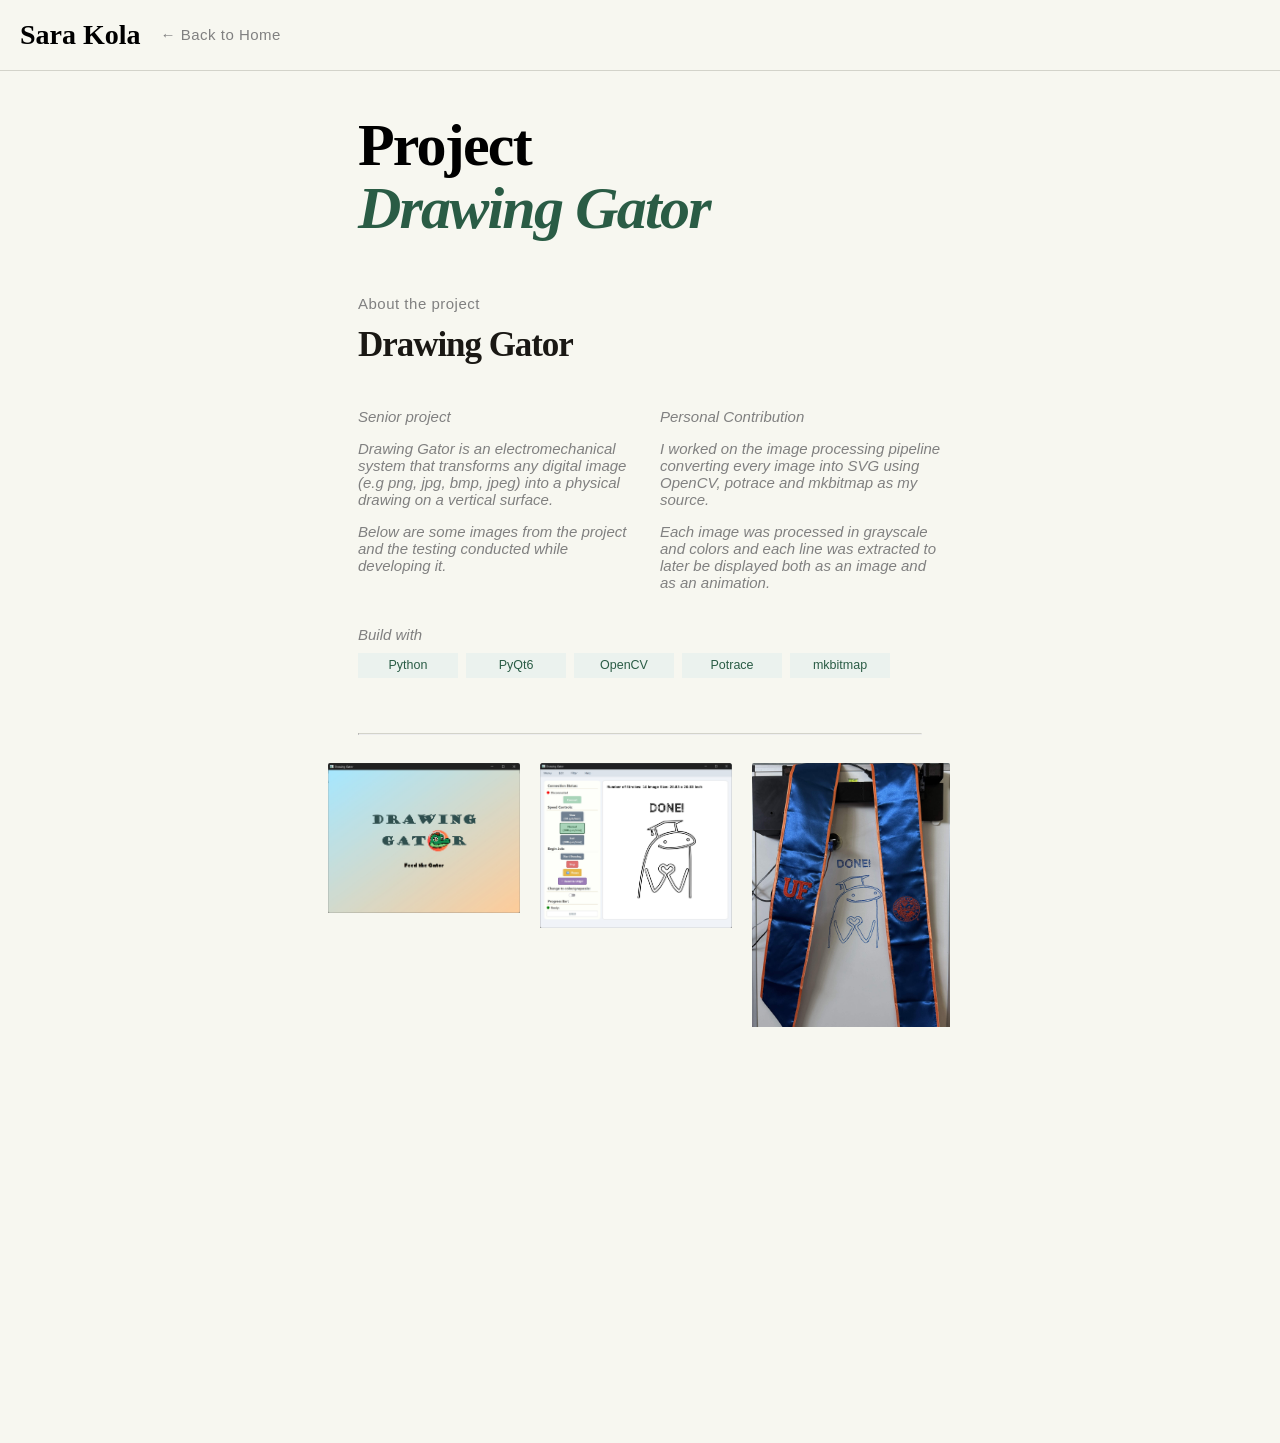
==== project1.html @ cf3cfea9 "Update project1.html" ====
<!DOCTYPE html>
<html lang="en">
    <head>
        <meta charset="UTF-8">
        <meta name="viewport" content="width=device-width, initial-scale=1.0">
        <title>Project 1 </title>
        <style>
            body {
                background-color:  #f7f7f0;
                font-family: 'DM Sans', sans-serif;
            }

            section:first-of-type {
                margin-top: 0;
                display: flex;
                flex-direction: column;
                justify-content: flex-start;
            }

            .page-content {
                margin-top: 9%;
                margin-left: 350px;
                margin-right: 350px;
            }

            .body-name {
                font-family: 'DM Serif Display', serif;
                font-size: 60px;
                line-height: 1.05;
                letter-spacing: -0.03em;
                font-weight: bold;
                margin-left: 0;
                margin-top: 0px;
            }

            .title-name {
                font-family: 'DM Sans', sans-serif;
                font-style: italic;
                font-size: 17px;
                font-weight: 500;
                color: rgb(128, 128, 128);
                margin-top: 0px;
                margin-left: 0px;
            }

            .sec-part {
               color: #2A5C45;
            }

            html {scroll-behavior: smooth;}

            nav {
                position: fixed; top: 0; left: 0; right: 0;
                background-color: #f7f7f0;
                border-bottom: 1px solid #d3d3ca;
                color: black;
                display: flex;
                justify-content: flex-start;
                align-items: center;
                gap: 20px;
                width: 100%;
                height: 70px;
                line-height: 70px;
                overflow: hidden;
            }

            .nav-title {
                font-family: Serif;
                font-size: 28px;
                font-weight: bold;
                color: black;
                padding-left: 20px;
            }

            .nav-back {
                font-family: 'DM Sans', sans-serif;
                font-size: 15px;
                color: rgb(128, 128, 128);
                text-decoration: none;
                letter-spacing: 0.5px;
            }

            /*Add images for projects*/
            .project-image {
                width: 100%;
                height: 300px;
                margin-top: 20px;
                border-color: #d3d3ca;
                border-radius: 2px;
                overflow: hidden;
            }

            .project-image img,  .project-image video {
                max-width: 100%;
                max-height: 100%;
                object-fit: cover;
            }

            .image-grid {
                display: grid;
                grid-template-columns: calc(33% - 14px) calc(33% - 14px) calc(34% - 14px);
                gap: 20px;
                margin-bottom: 40px;
                margin-left: 320px;
                margin-right: 320px;
            }

            .separation {
                display: grid;
                border-top: 1px solid #d3d3ca;
                margin-left: 350px;
                margin-right: 350px;
            }

            #about-project {
                margin-top: 55px;
                margin-bottom: 55px;
            }

            .skills-grid {
                display: flex;
                flex-wrap: wrap;
                gap: 8px;
                align-content: flex-start;
            }

            .skill-tag {
                font-family: 'DM Sans', sans-serif;
                font-size: 12.5px;
                background-color: #EBF2EE;
                color: #2A5C45;
                width: 100px;
                height: 25px;
                display: flex;
                align-items: center;
                justify-content: center;
                text-align: center;
            }

            .project-title {
                font-family: 'DM Serif Display', serif;
                font-size: 20px;
                color: #1A1814;
                line-height: 1.05;
                letter-spacing: -0.03em;
                font-weight: bold;
            }

            .label-section {
                font-family: 'DM Sans', sans-serif;
                font-size: 15px;
                color: rgb(128, 128, 128);
                text-decoration: none;
                letter-spacing: 0.5px;
                margin-left: 350px;
                margin-top: 0px;
            }

            .title-section {
                font-family: 'DM Serif Display', serif;
                font-size: 35px;
                color: #1A1814;
                line-height: 1.05;
                letter-spacing: -0.03em;
                font-weight: bold;
                margin-left: 350px;
                margin-top: 0px;
            }

            .section-text {
                font-family: 'DM Sans', sans-serif;
                font-style: italic;
                font-size: 15px;
                font-weight: 500;
                color: rgb(128, 128, 128);
                margin-top: 0px;
            }

            .about-grid {
                display: grid;
                grid-template-columns: 50% 50%;
                gap: 20px;
                margin-left: 350px;
                margin-right: 350px;
            }

        </style>
    </head>
    <body>
        <header>
            <nav>
                <h1 class="nav-title">Sara Kola</h1>
                <a href="index.html" class="nav-back">← Back to Home</a>
            </nav>
        </header>

        <div class="page-content">
                <h1 class="body-name">Project<br/><em class="sec-part">Drawing Gator</em></h1>
        </div>

        <section id="about-project">
            <p class="label-section">About the project</p>
            <h2 class="title-section">Drawing Gator</h2>
            <div class="about-grid">
                <div class="section-text">
                    <p>Senior project</p>
                    <p>Drawing Gator is an electromechanical system that transforms any digital image (e.g png, jpg, bmp, jpeg) into a physical drawing on a vertical surface.</p>
                    <p>Below are some images from the project and the testing conducted while developing it.</p>
                </div>
                <div class="section-text">
                    <p>Personal Contribution</p>
                    <p>I worked on the image processing pipeline converting every image into SVG using OpenCV, potrace and mkbitmap as my source.</p>
                    <p>Each image was processed in grayscale and colors and each line was extracted to later be displayed both as an image and as an animation.</p>
                </div>
            </div>
            <div style="margin-left: 350px; margin-top: 20px;">
                <p class="section-text" style="margin-bottom: 10px">Build with</p>
                <div class="skills-grid">
                    <span class="skill-tag">Python</span>
                    <span class="skill-tag">PyQt6</span>
                    <span class="skill-tag">OpenCV</span>
                    <span class="skill-tag">Potrace</span>
                    <span class="skill-tag">mkbitmap</span>
                </div>
            </div>
            </div>
        </section>

        <hr class="separation">

        <section>
            <div class="image-grid">
                <div class="project-image">
                    <img src="images/screenshot1.jpg" alt="Drawing Gator">
                </div>

                <div class="project-image">
                    <img src="images/screenshot2.jpg" alt="Drawing Gator">
                </div>

                <div class="project-image">
                    <img src="images/IMG_6200.jpg" alt="Drawing Gator">
                </div>

                <div class="project-image">
                    <video autoplay loop muted playsinline>
                        <source src="images/cool_guy.mp4" alt="Drawing Gator">
                    </video>
                </div>

            </div>

        </section>

    </body>
</html>
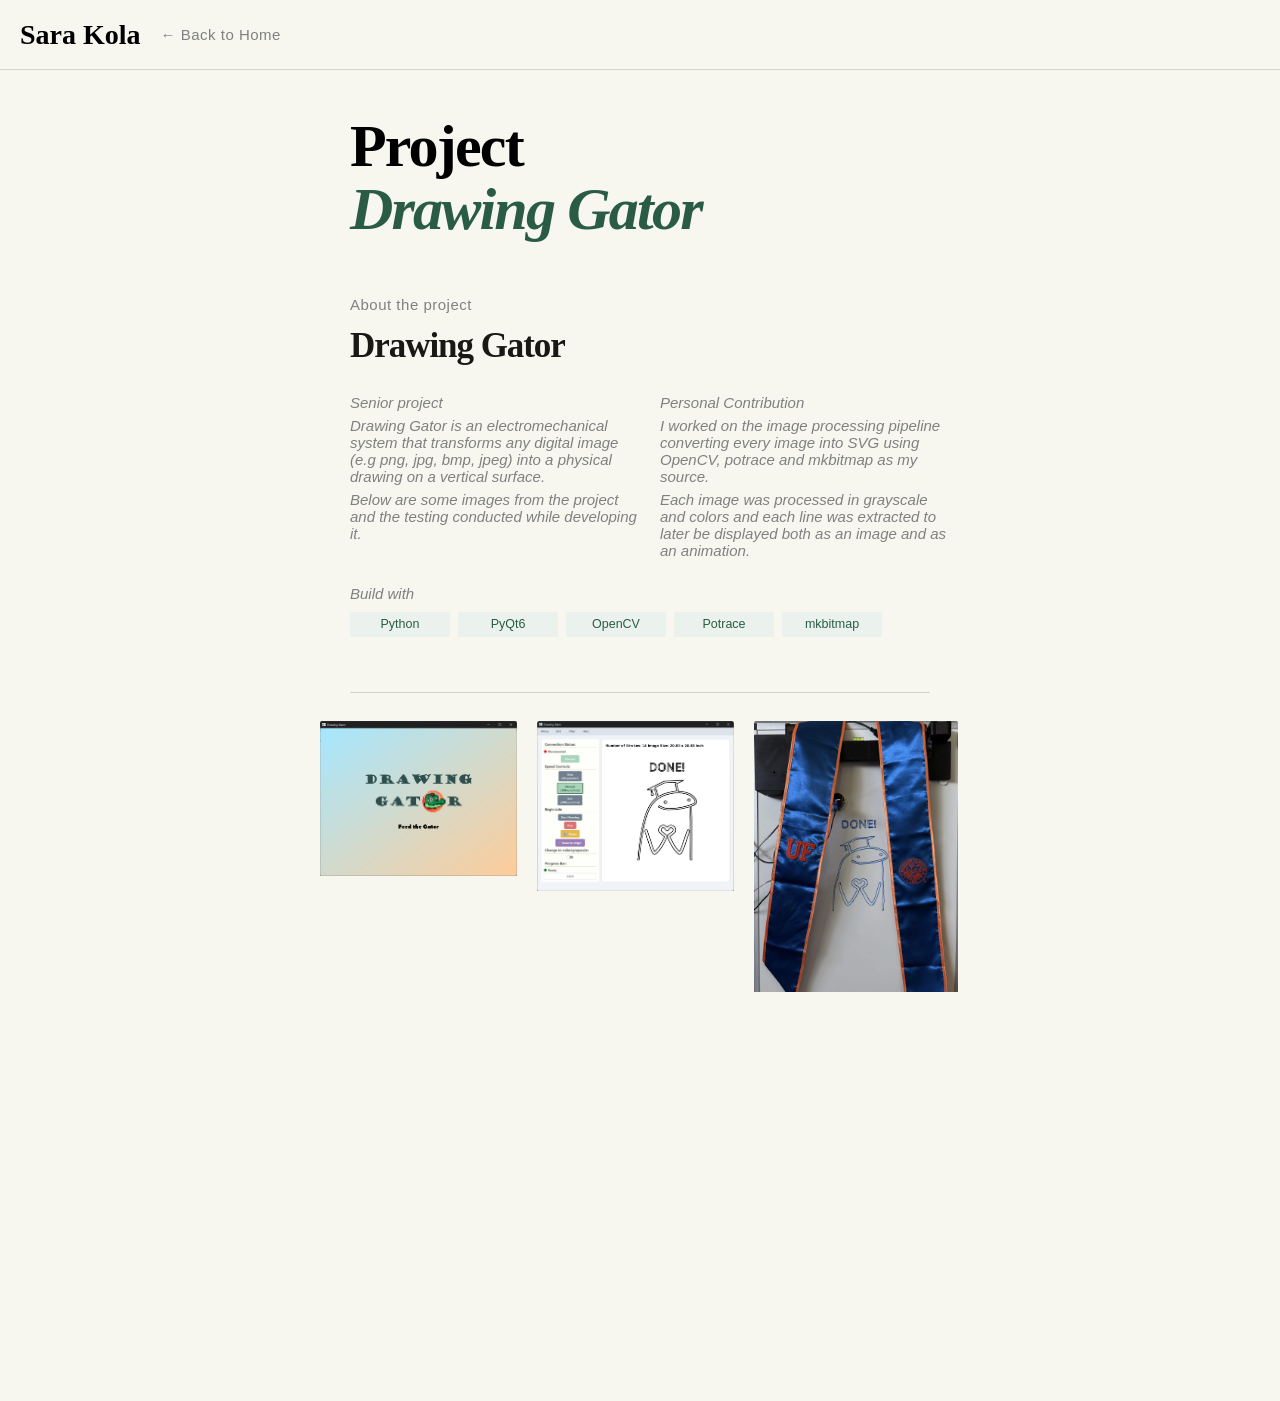
==== commit 286022f2: "new changes to website" ====
--- a/project1.html
+++ b/project1.html
@@ -4,6 +4,7 @@
         <meta charset="UTF-8">
         <meta name="viewport" content="width=device-width, initial-scale=1.0">
         <title>Project 1 </title>
+        <link rel="stylesheet" href="style.css">
         <style>
             body {
                 background-color:  #f7f7f0;
@@ -253,4 +254,4 @@
         </section>
 
     </body>
-</html>+</html>
--- a/style.css
+++ b/style.css
@@ -0,0 +1,162 @@
+*, *::before, *::after {
+    box-sizing: border-box;
+}
+
+body {
+    background-color: #f7f7f0;
+    font-family: 'DM Sans', sans-serif;
+    margin: 0;
+    padding: 0;
+}
+
+html {
+    scroll-behavior: smooth;
+}
+
+.sec-part {
+    color: #2A5C45;
+}
+
+
+nav {
+    position: fixed; top: 0; left: 0; right: 0;
+    background-color: #f7f7f0;
+    border-bottom: 1px solid #d3d3ca;
+    color: black;
+    display: flex;
+    justify-content: space-between;
+    align-items: center;
+    width: 100%;
+    height: 70px;
+    line-height: 70px;
+    overflow: hidden;
+    z-index: 100;
+}
+
+.nav-title {
+    font-family: Serif;
+    font-size: 28px;
+    font-weight: bold;
+    color: black;
+    padding-left: 20px;
+    margin: 0;
+}
+
+.nav-back {
+    font-family: 'DM Sans', sans-serif;
+    font-size: 15px;
+    color: rgb(128, 128, 128);
+    text-decoration: none;
+    letter-spacing: 0.5px;
+}
+
+.separation {
+    border: none;
+    border-top: 1px solid #d3d3ca;
+    margin-left: 350px;
+    margin-right: 350px;
+}
+
+.label-section {
+    font-family: 'DM Sans', sans-serif;
+    font-size: 15px;
+    color: rgb(128, 128, 128);
+    text-decoration: none;
+    letter-spacing: 0.5px;
+    margin-left: 350px;
+    margin-top: 0px;
+}
+
+.title-section {
+    font-family: 'DM Serif Display', serif;
+    font-size: 35px;
+    color: #1A1814;
+    line-height: 1.05;
+    letter-spacing: -0.03em;
+    font-weight: bold;
+    margin-left: 350px;
+    margin-top: 0px;
+}
+
+.section-text {
+    font-family: 'DM Sans', sans-serif;
+    font-style: italic;
+    font-size: 15px;
+    font-weight: 500;
+    color: rgb(128, 128, 128);
+    margin-top: 0px;
+}
+
+.section-text p {
+    margin: 0;
+    margin-bottom: 6px;
+}
+
+.about-grid {
+    display: grid;
+    grid-template-columns: 50% 50%;
+    gap: 20px;
+    margin-left: 350px;
+    margin-right: 350px;
+}
+
+.skills-grid {
+    display: flex;
+    flex-wrap: wrap;
+    gap: 8px;
+    align-content: flex-start;
+}
+
+.skill-tag {
+    font-family: 'DM Sans', sans-serif;
+    font-size: 12.5px;
+    background-color: #EBF2EE;
+    color: #2A5C45;
+    width: 100px;
+    height: 25px;
+    display: flex;
+    align-items: center;
+    justify-content: center;
+    text-align: center;
+}
+
+.skill-tag-smaller {
+    font-family: 'DM Sans', sans-serif;
+    font-size: 12.5px;
+    background-color: #EBF2EE;
+    color: #2A5C45;
+    width: 80px;
+    height: 25px;
+    display: flex;
+    align-items: center;
+    justify-content: center;
+    text-align: center;
+}
+
+@media (max-width: 768px) {
+
+    .separation {
+        margin-left: 20px;
+        margin-right: 20px;
+    }
+
+    .label-section {
+        margin-left: 20px;
+    }
+
+    .title-section {
+        font-size: 26px;
+        margin-left: 20px;
+        margin-right: 20px;
+    }
+
+    .about-grid {
+        grid-template-columns: 1fr;
+        margin-left: 20px;
+        margin-right: 20px;
+    }
+
+    .nav-back {
+        font-size: 13px;
+    }
+}
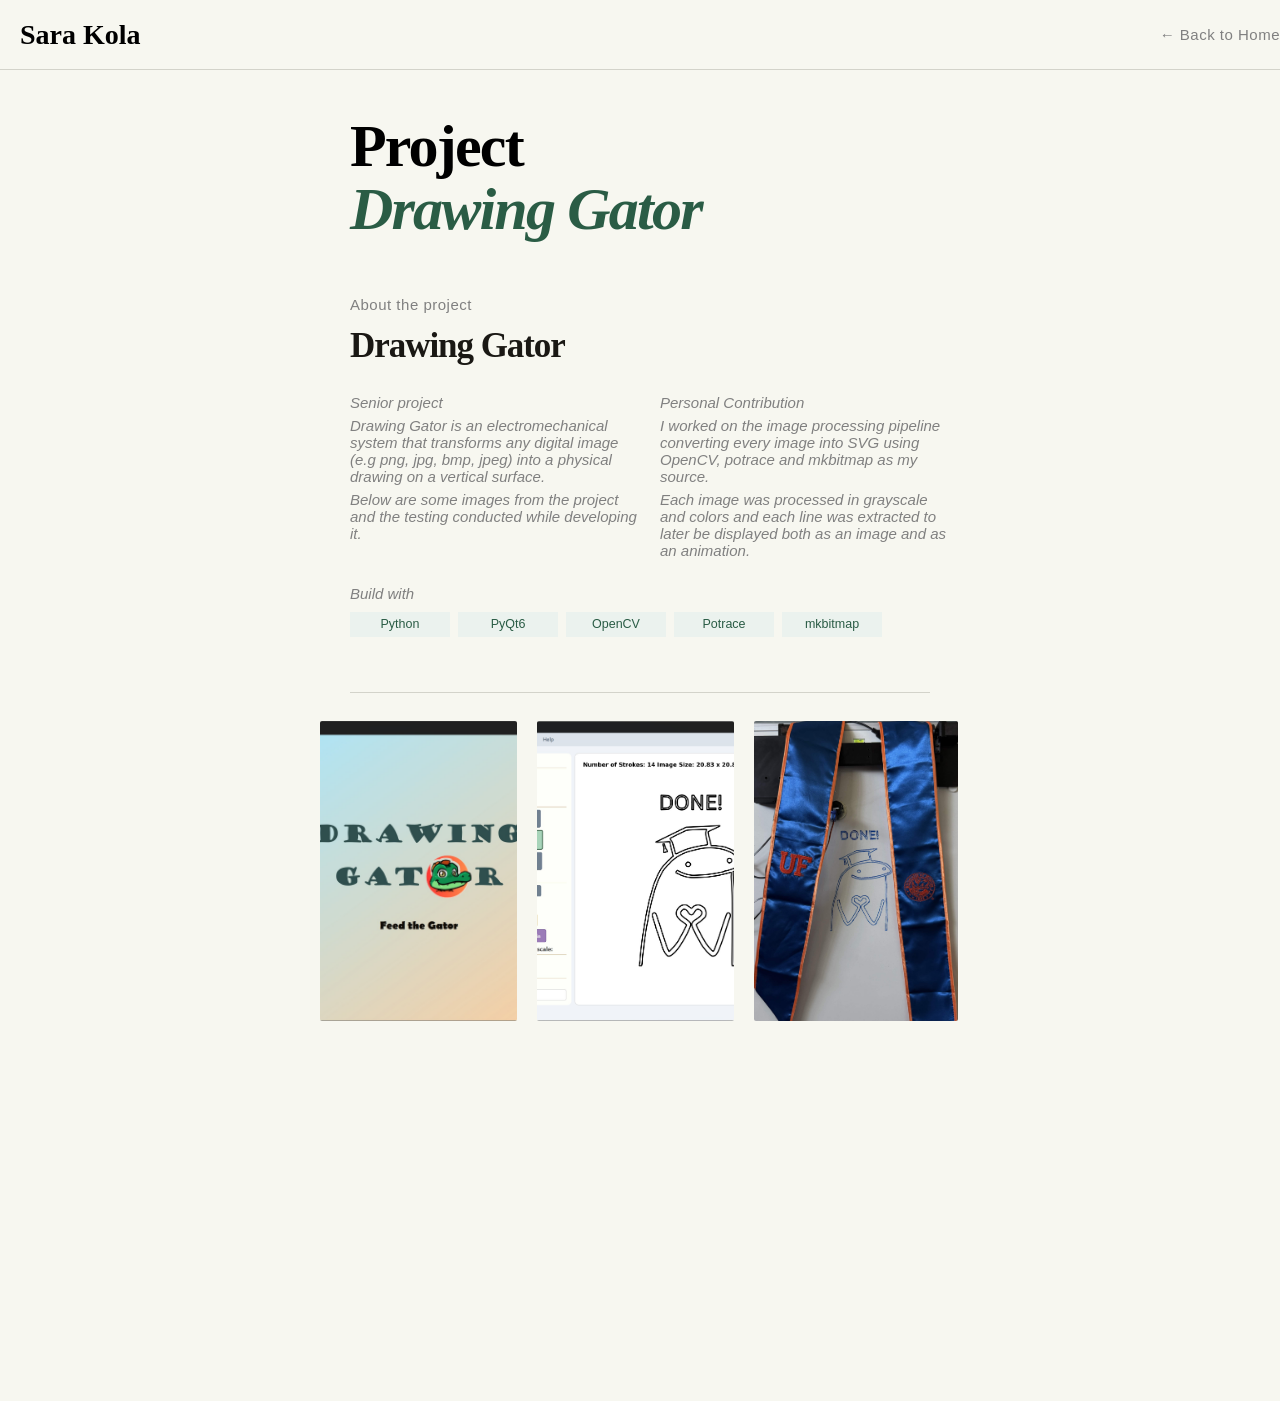
==== commit d36edbd7: "maybe now?" ====
--- a/project1.html
+++ b/project1.html
@@ -6,18 +6,6 @@
         <title>Project 1 </title>
         <link rel="stylesheet" href="style.css">
         <style>
-            body {
-                background-color:  #f7f7f0;
-                font-family: 'DM Sans', sans-serif;
-            }
-
-            section:first-of-type {
-                margin-top: 0;
-                display: flex;
-                flex-direction: column;
-                justify-content: flex-start;
-            }
-
             .page-content {
                 margin-top: 9%;
                 margin-left: 350px;
@@ -34,69 +22,6 @@
                 margin-top: 0px;
             }
 
-            .title-name {
-                font-family: 'DM Sans', sans-serif;
-                font-style: italic;
-                font-size: 17px;
-                font-weight: 500;
-                color: rgb(128, 128, 128);
-                margin-top: 0px;
-                margin-left: 0px;
-            }
-
-            .sec-part {
-               color: #2A5C45;
-            }
-
-            html {scroll-behavior: smooth;}
-
-            nav {
-                position: fixed; top: 0; left: 0; right: 0;
-                background-color: #f7f7f0;
-                border-bottom: 1px solid #d3d3ca;
-                color: black;
-                display: flex;
-                justify-content: flex-start;
-                align-items: center;
-                gap: 20px;
-                width: 100%;
-                height: 70px;
-                line-height: 70px;
-                overflow: hidden;
-            }
-
-            .nav-title {
-                font-family: Serif;
-                font-size: 28px;
-                font-weight: bold;
-                color: black;
-                padding-left: 20px;
-            }
-
-            .nav-back {
-                font-family: 'DM Sans', sans-serif;
-                font-size: 15px;
-                color: rgb(128, 128, 128);
-                text-decoration: none;
-                letter-spacing: 0.5px;
-            }
-
-            /*Add images for projects*/
-            .project-image {
-                width: 100%;
-                height: 300px;
-                margin-top: 20px;
-                border-color: #d3d3ca;
-                border-radius: 2px;
-                overflow: hidden;
-            }
-
-            .project-image img,  .project-image video {
-                max-width: 100%;
-                max-height: 100%;
-                object-fit: cover;
-            }
-
             .image-grid {
                 display: grid;
                 grid-template-columns: calc(33% - 14px) calc(33% - 14px) calc(34% - 14px);
@@ -106,11 +31,19 @@
                 margin-right: 320px;
             }
 
-            .separation {
-                display: grid;
-                border-top: 1px solid #d3d3ca;
-                margin-left: 350px;
-                margin-right: 350px;
+            .project-image {
+                width: 100%;
+                height: 300px;
+                margin-top: 20px;
+                border-radius: 2px;
+                overflow: hidden;
+            }
+
+            .project-image img,
+            .project-image video {
+                width: 100%;
+                height: 100%;
+                object-fit: cover;
             }
 
             #about-project {
@@ -118,71 +51,26 @@
                 margin-bottom: 55px;
             }
 
-            .skills-grid {
-                display: flex;
-                flex-wrap: wrap;
-                gap: 8px;
-                align-content: flex-start;
-            }
+            @media (max-width: 768px) {
+                .page-content {
+                    margin-left: 20px;
+                    margin-right: 20px;
+                    margin-top: 100px;
+                }
 
-            .skill-tag {
-                font-family: 'DM Sans', sans-serif;
-                font-size: 12.5px;
-                background-color: #EBF2EE;
-                color: #2A5C45;
-                width: 100px;
-                height: 25px;
-                display: flex;
-                align-items: center;
-                justify-content: center;
-                text-align: center;
-            }
+                .body-name {
+                    font-size: 36px;
+                }
 
-            .project-title {
-                font-family: 'DM Serif Display', serif;
-                font-size: 20px;
-                color: #1A1814;
-                line-height: 1.05;
-                letter-spacing: -0.03em;
-                font-weight: bold;
-            }
+                .image-grid {
+                    grid-template-columns: 1fr;
+                    margin-left: 20px;
+                    margin-right: 20px;
+                }
 
-            .label-section {
-                font-family: 'DM Sans', sans-serif;
-                font-size: 15px;
-                color: rgb(128, 128, 128);
-                text-decoration: none;
-                letter-spacing: 0.5px;
-                margin-left: 350px;
-                margin-top: 0px;
-            }
-
-            .title-section {
-                font-family: 'DM Serif Display', serif;
-                font-size: 35px;
-                color: #1A1814;
-                line-height: 1.05;
-                letter-spacing: -0.03em;
-                font-weight: bold;
-                margin-left: 350px;
-                margin-top: 0px;
-            }
-
-            .section-text {
-                font-family: 'DM Sans', sans-serif;
-                font-style: italic;
-                font-size: 15px;
-                font-weight: 500;
-                color: rgb(128, 128, 128);
-                margin-top: 0px;
-            }
-
-            .about-grid {
-                display: grid;
-                grid-template-columns: 50% 50%;
-                gap: 20px;
-                margin-left: 350px;
-                margin-right: 350px;
+                .project-image {
+                    height: 220px;
+                }
             }
 
         </style>
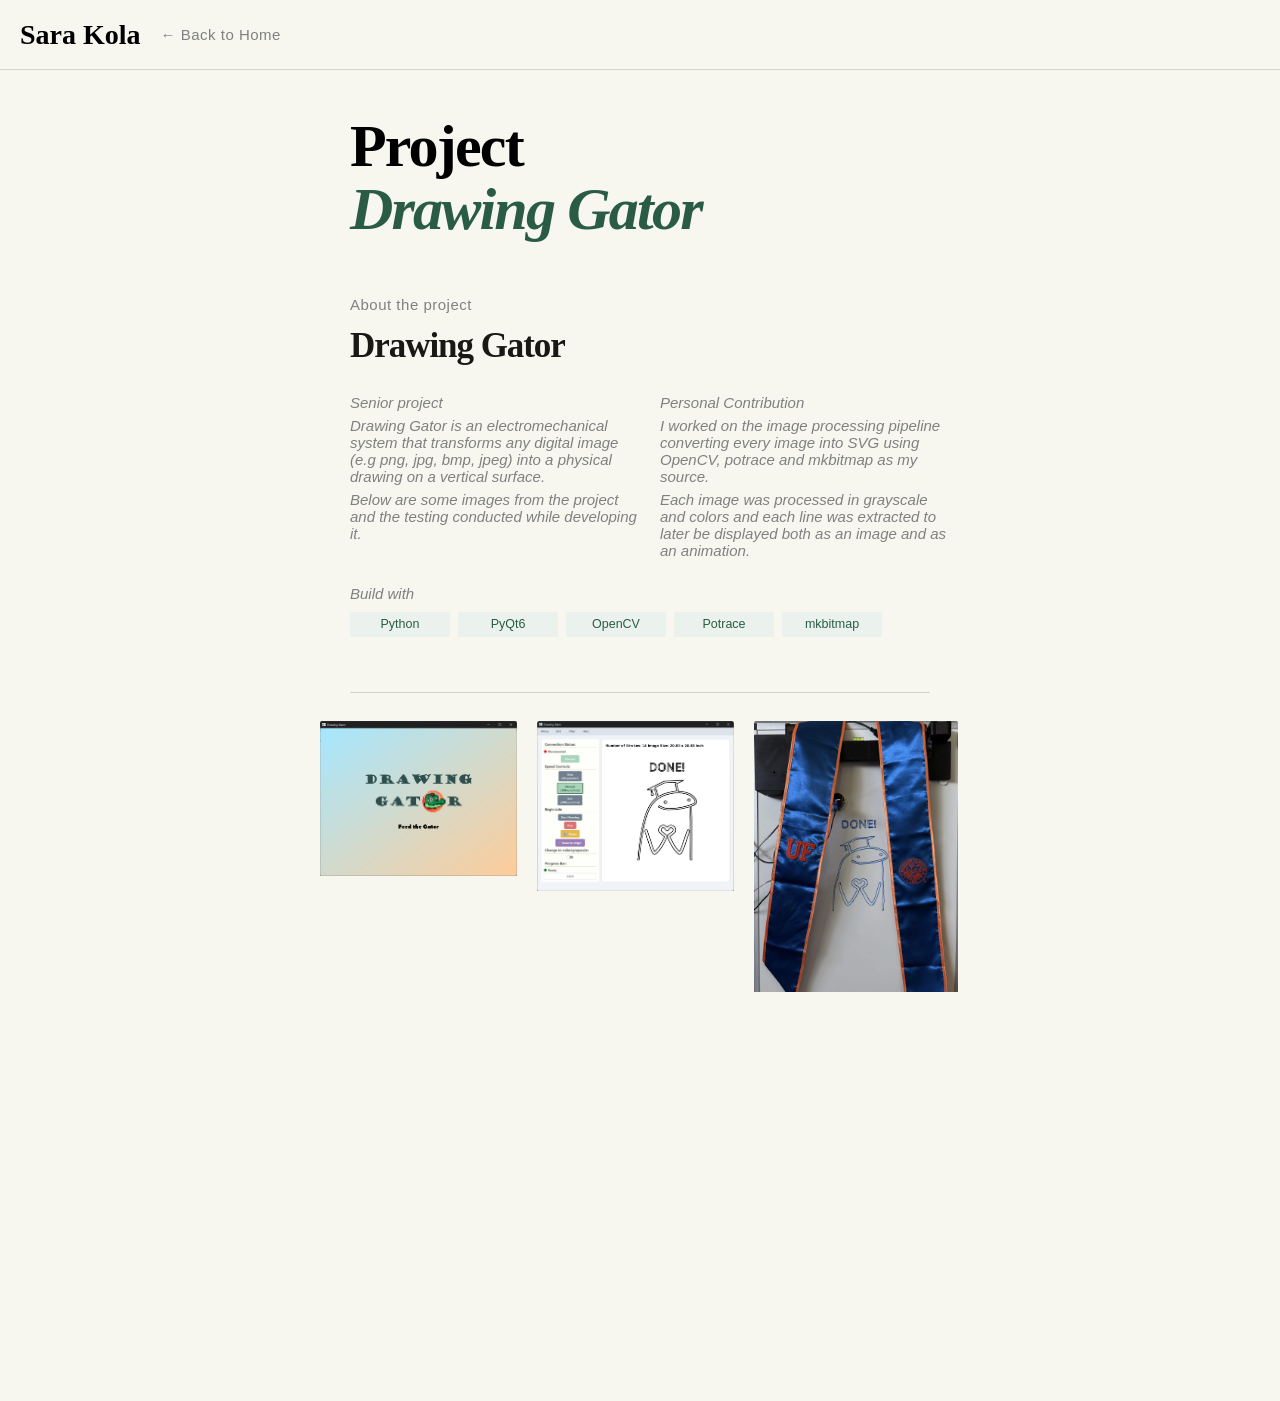
==== commit 4bb7cb7d: "reverted back" ====
--- a/project1.html
+++ b/project1.html
@@ -6,6 +6,18 @@
         <title>Project 1 </title>
         <link rel="stylesheet" href="style.css">
         <style>
+            body {
+                background-color:  #f7f7f0;
+                font-family: 'DM Sans', sans-serif;
+            }
+
+            section:first-of-type {
+                margin-top: 0;
+                display: flex;
+                flex-direction: column;
+                justify-content: flex-start;
+            }
+
             .page-content {
                 margin-top: 9%;
                 margin-left: 350px;
@@ -20,6 +32,69 @@
                 font-weight: bold;
                 margin-left: 0;
                 margin-top: 0px;
+            }
+
+            .title-name {
+                font-family: 'DM Sans', sans-serif;
+                font-style: italic;
+                font-size: 17px;
+                font-weight: 500;
+                color: rgb(128, 128, 128);
+                margin-top: 0px;
+                margin-left: 0px;
+            }
+
+            .sec-part {
+               color: #2A5C45;
+            }
+
+            html {scroll-behavior: smooth;}
+
+            nav {
+                position: fixed; top: 0; left: 0; right: 0;
+                background-color: #f7f7f0;
+                border-bottom: 1px solid #d3d3ca;
+                color: black;
+                display: flex;
+                justify-content: flex-start;
+                align-items: center;
+                gap: 20px;
+                width: 100%;
+                height: 70px;
+                line-height: 70px;
+                overflow: hidden;
+            }
+
+            .nav-title {
+                font-family: Serif;
+                font-size: 28px;
+                font-weight: bold;
+                color: black;
+                padding-left: 20px;
+            }
+
+            .nav-back {
+                font-family: 'DM Sans', sans-serif;
+                font-size: 15px;
+                color: rgb(128, 128, 128);
+                text-decoration: none;
+                letter-spacing: 0.5px;
+            }
+
+            /*Add images for projects*/
+            .project-image {
+                width: 100%;
+                height: 300px;
+                margin-top: 20px;
+                border-color: #d3d3ca;
+                border-radius: 2px;
+                overflow: hidden;
+            }
+
+            .project-image img,  .project-image video {
+                max-width: 100%;
+                max-height: 100%;
+                object-fit: cover;
             }
 
             .image-grid {
@@ -31,19 +106,11 @@
                 margin-right: 320px;
             }
 
-            .project-image {
-                width: 100%;
-                height: 300px;
-                margin-top: 20px;
-                border-radius: 2px;
-                overflow: hidden;
-            }
-
-            .project-image img,
-            .project-image video {
-                width: 100%;
-                height: 100%;
-                object-fit: cover;
+            .separation {
+                display: grid;
+                border-top: 1px solid #d3d3ca;
+                margin-left: 350px;
+                margin-right: 350px;
             }
 
             #about-project {
@@ -51,26 +118,71 @@
                 margin-bottom: 55px;
             }
 
-            @media (max-width: 768px) {
-                .page-content {
-                    margin-left: 20px;
-                    margin-right: 20px;
-                    margin-top: 100px;
-                }
-
-                .body-name {
-                    font-size: 36px;
-                }
-
-                .image-grid {
-                    grid-template-columns: 1fr;
-                    margin-left: 20px;
-                    margin-right: 20px;
-                }
-
-                .project-image {
-                    height: 220px;
-                }
+            .skills-grid {
+                display: flex;
+                flex-wrap: wrap;
+                gap: 8px;
+                align-content: flex-start;
+            }
+
+            .skill-tag {
+                font-family: 'DM Sans', sans-serif;
+                font-size: 12.5px;
+                background-color: #EBF2EE;
+                color: #2A5C45;
+                width: 100px;
+                height: 25px;
+                display: flex;
+                align-items: center;
+                justify-content: center;
+                text-align: center;
+            }
+
+            .project-title {
+                font-family: 'DM Serif Display', serif;
+                font-size: 20px;
+                color: #1A1814;
+                line-height: 1.05;
+                letter-spacing: -0.03em;
+                font-weight: bold;
+            }
+
+            .label-section {
+                font-family: 'DM Sans', sans-serif;
+                font-size: 15px;
+                color: rgb(128, 128, 128);
+                text-decoration: none;
+                letter-spacing: 0.5px;
+                margin-left: 350px;
+                margin-top: 0px;
+            }
+
+            .title-section {
+                font-family: 'DM Serif Display', serif;
+                font-size: 35px;
+                color: #1A1814;
+                line-height: 1.05;
+                letter-spacing: -0.03em;
+                font-weight: bold;
+                margin-left: 350px;
+                margin-top: 0px;
+            }
+
+            .section-text {
+                font-family: 'DM Sans', sans-serif;
+                font-style: italic;
+                font-size: 15px;
+                font-weight: 500;
+                color: rgb(128, 128, 128);
+                margin-top: 0px;
+            }
+
+            .about-grid {
+                display: grid;
+                grid-template-columns: 50% 50%;
+                gap: 20px;
+                margin-left: 350px;
+                margin-right: 350px;
             }
 
         </style>
@@ -142,4 +254,4 @@
         </section>
 
     </body>
-</html>
+</html>
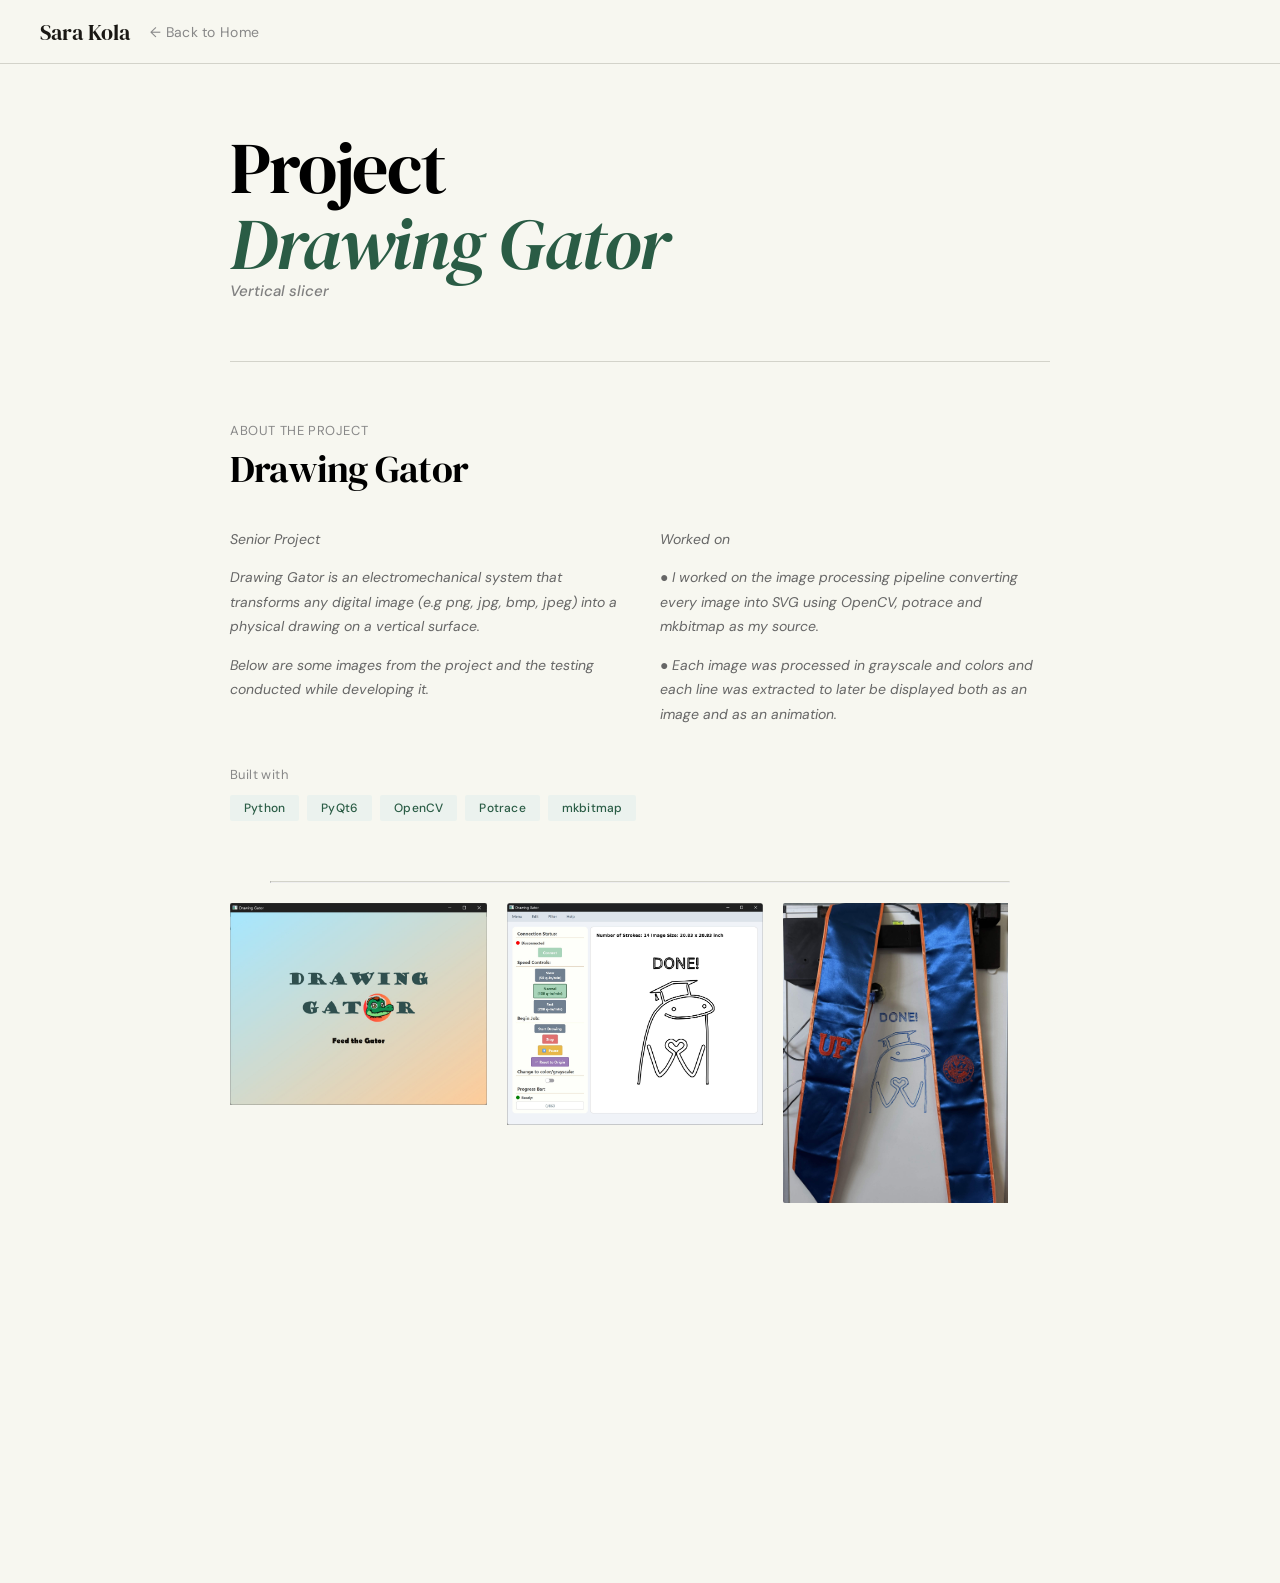
==== commit c8ea5c94: "small changes" ====
--- a/project1.html
+++ b/project1.html
@@ -3,9 +3,13 @@
     <head>
         <meta charset="UTF-8">
         <meta name="viewport" content="width=device-width, initial-scale=1.0">
-        <title>Project 1 </title>
-        <link rel="stylesheet" href="style.css">
+        <link rel="preconnect" href="https://fonts.googleapis.com">
+        <link rel="preconnect" href="https://fonts.gstatic.com" crossorigin>
+        <link href="https://fonts.googleapis.com/css2?family=DM+Sans:ital,wght@0,400;0,500;1,400;1,500&family=DM+Serif+Display:ital@0;1&display=swap" rel="stylesheet">
+
         <style>
+            *, *::before, *::after { box-sizing: border-box; margin: 0; padding: 0; }
+
             body {
                 background-color:  #f7f7f0;
                 font-family: 'DM Sans', sans-serif;
@@ -19,25 +23,23 @@
             }
 
             .page-content {
-                margin-top: 9%;
-                margin-left: 350px;
-                margin-right: 350px;
+                max-width: 900px;
+                margin: 0 auto;
+                padding: 0 40px;
             }
 
             .body-name {
                 font-family: 'DM Serif Display', serif;
-                font-size: 60px;
+                font-size: clamp(42px, 7vw, 72px);
                 line-height: 1.05;
                 letter-spacing: -0.03em;
-                font-weight: bold;
-                margin-left: 0;
-                margin-top: 0px;
+                font-weight: normal;  
             }
 
             .title-name {
                 font-family: 'DM Sans', sans-serif;
                 font-style: italic;
-                font-size: 17px;
+                font-size: 15px;
                 font-weight: 500;
                 color: rgb(128, 128, 128);
                 margin-top: 0px;
@@ -46,40 +48,40 @@
 
             .sec-part {
                color: #2A5C45;
+               font-style: italic;
             }
 
             html {scroll-behavior: smooth;}
 
-            nav {
-                position: fixed; top: 0; left: 0; right: 0;
+             nav {
+                position: fixed;
+                top: 0; left: 0; right: 0;
                 background-color: #f7f7f0;
                 border-bottom: 1px solid #d3d3ca;
-                color: black;
                 display: flex;
-                justify-content: flex-start;
                 align-items: center;
                 gap: 20px;
-                width: 100%;
-                height: 70px;
-                line-height: 70px;
-                overflow: hidden;
+                height: 64px;
+                padding: 0 40px;
+                z-index: 100;
             }
 
             .nav-title {
-                font-family: Serif;
-                font-size: 28px;
-                font-weight: bold;
-                color: black;
-                padding-left: 20px;
+                font-family: 'DM Serif Display', serif;
+                font-size: 22px;
+                font-weight: normal;
+                color: #1A1814;
             }
 
             .nav-back {
                 font-family: 'DM Sans', sans-serif;
-                font-size: 15px;
-                color: rgb(128, 128, 128);
+                font-size: 14px;
+                color: #888;
                 text-decoration: none;
-                letter-spacing: 0.5px;
-            }
+                letter-spacing: 0.3px;
+                transition: color 0.2s;
+            }
+            .nav-back:hover { color: #2A5C45; }
 
             /*Add images for projects*/
             .project-image {
@@ -101,41 +103,44 @@
                 display: grid;
                 grid-template-columns: calc(33% - 14px) calc(33% - 14px) calc(34% - 14px);
                 gap: 20px;
-                margin-bottom: 40px;
-                margin-left: 320px;
-                margin-right: 320px;
+                margin: 0 auto 40px;
+                max-width: 900px;
             }
 
             .separation {
                 display: grid;
                 border-top: 1px solid #d3d3ca;
-                margin-left: 350px;
-                margin-right: 350px;
+                margin: 0 auto;
+                width: calc(100% - 80px);
+                max-width: 900px;
             }
 
             #about-project {
                 margin-top: 55px;
                 margin-bottom: 55px;
+            }
+
+            .skills-label {
+                font-size: 13px;
+                color: #888;
+                letter-spacing: 0.4px;
+                margin-bottom: 12px;
             }
 
             .skills-grid {
                 display: flex;
                 flex-wrap: wrap;
                 gap: 8px;
-                align-content: flex-start;
             }
 
             .skill-tag {
-                font-family: 'DM Sans', sans-serif;
-                font-size: 12.5px;
+                font-size: 12px;
                 background-color: #EBF2EE;
                 color: #2A5C45;
-                width: 100px;
-                height: 25px;
-                display: flex;
-                align-items: center;
-                justify-content: center;
-                text-align: center;
+                padding: 5px 14px;
+                border-radius: 2px;
+                font-weight: 500;
+                letter-spacing: 0.2px;
             }
 
             .project-title {
@@ -153,7 +158,7 @@
                 color: rgb(128, 128, 128);
                 text-decoration: none;
                 letter-spacing: 0.5px;
-                margin-left: 350px;
+                margin: 0;
                 margin-top: 0px;
             }
 
@@ -164,7 +169,7 @@
                 line-height: 1.05;
                 letter-spacing: -0.03em;
                 font-weight: bold;
-                margin-left: 350px;
+                margin: 0;
                 margin-top: 0px;
             }
 
@@ -179,10 +184,65 @@
 
             .about-grid {
                 display: grid;
-                grid-template-columns: 50% 50%;
+                grid-template-columns: 1fr 1fr;
+                gap: 40px;
+                margin-bottom: 40px;
+            }
+
+            .about-col p {
+                font-size: 14px;
+                font-style: italic;
+                color: #666;
+                line-height: 1.75;
+                margin-bottom: 14px;
+            }
+            .about-col p:last-child { margin-bottom: 0; }
+
+            .separation {
+                display: grid;
+                border-top: 1px solid #d3d3ca;
+                margin: 0 auto;
+                width: calc(100% - 80px);
+                max-width: 900px;
+            }
+
+            .image-grid {
+                display: grid;
+                grid-template-columns: calc(33% - 14px) calc(33% - 14px) calc(34% - 14px);
                 gap: 20px;
-                margin-left: 350px;
-                margin-right: 350px;
+                margin: 0 auto 40px;
+                max-width: 900px;
+            }
+
+            .about-section {
+                padding: 60px 0;
+            }
+
+            .label {
+                font-size: 13px;
+                color: #888;
+                letter-spacing: 0.6px;
+                text-transform: uppercase;
+                margin-bottom: 10px;
+            }
+
+            .section-title {
+                font-family: 'DM Serif Display', serif;
+                font-size: clamp(24px, 4vw, 38px);
+                line-height: 1.1;
+                letter-spacing: -0.02em;
+                font-weight: normal;
+                margin-bottom: 36px;
+            }
+
+            .divider {
+                border: none;
+                border-top: 1px solid #d3d3ca;
+            }
+
+            .hero {
+                padding-top: 130px;
+                padding-bottom: 60px;
             }
 
         </style>
@@ -195,35 +255,38 @@
             </nav>
         </header>
 
-        <div class="page-content">
-                <h1 class="body-name">Project<br/><em class="sec-part">Drawing Gator</em></h1>
-        </div>
-
-        <section id="about-project">
-            <p class="label-section">About the project</p>
-            <h2 class="title-section">Drawing Gator</h2>
+        <main class="page-content">
+            <section class="hero">
+            <h1 class="body-name">Project<br><em class="sec-part">Drawing Gator</em></h1>
+            <p class="title-name">Vertical slicer</p>
+        </section>
+
+        <hr class="divider">
+
+        <section class="about-section">
+            <p class="label">About the project</p>
+            <h2 class="section-title">Drawing Gator</h2>
+
             <div class="about-grid">
-                <div class="section-text">
-                    <p>Senior project</p>
+                <div class="about-col">
+                    <p>Senior Project</p>
                     <p>Drawing Gator is an electromechanical system that transforms any digital image (e.g png, jpg, bmp, jpeg) into a physical drawing on a vertical surface.</p>
                     <p>Below are some images from the project and the testing conducted while developing it.</p>
                 </div>
-                <div class="section-text">
-                    <p>Personal Contribution</p>
-                    <p>I worked on the image processing pipeline converting every image into SVG using OpenCV, potrace and mkbitmap as my source.</p>
-                    <p>Each image was processed in grayscale and colors and each line was extracted to later be displayed both as an image and as an animation.</p>
+                <div class="about-col">
+                    <p>Worked on</p>
+                    <p>● I worked on the image processing pipeline converting every image into SVG using OpenCV, potrace and mkbitmap as my source.</p>
+                    <p>● Each image was processed in grayscale and colors and each line was extracted to later be displayed both as an image and as an animation.</p>
                 </div>
             </div>
-            <div style="margin-left: 350px; margin-top: 20px;">
-                <p class="section-text" style="margin-bottom: 10px">Build with</p>
-                <div class="skills-grid">
-                    <span class="skill-tag">Python</span>
-                    <span class="skill-tag">PyQt6</span>
-                    <span class="skill-tag">OpenCV</span>
-                    <span class="skill-tag">Potrace</span>
-                    <span class="skill-tag">mkbitmap</span>
-                </div>
-            </div>
+
+            <p class="skills-label">Built with</p>
+            <div class="skills-grid">
+                <span class="skill-tag">Python</span>
+                <span class="skill-tag">PyQt6</span>
+                <span class="skill-tag">OpenCV</span>
+                <span class="skill-tag">Potrace</span>
+                <span class="skill-tag">mkbitmap</span>
             </div>
         </section>
 
@@ -252,6 +315,7 @@
             </div>
 
         </section>
+    </main>
 
     </body>
 </html>
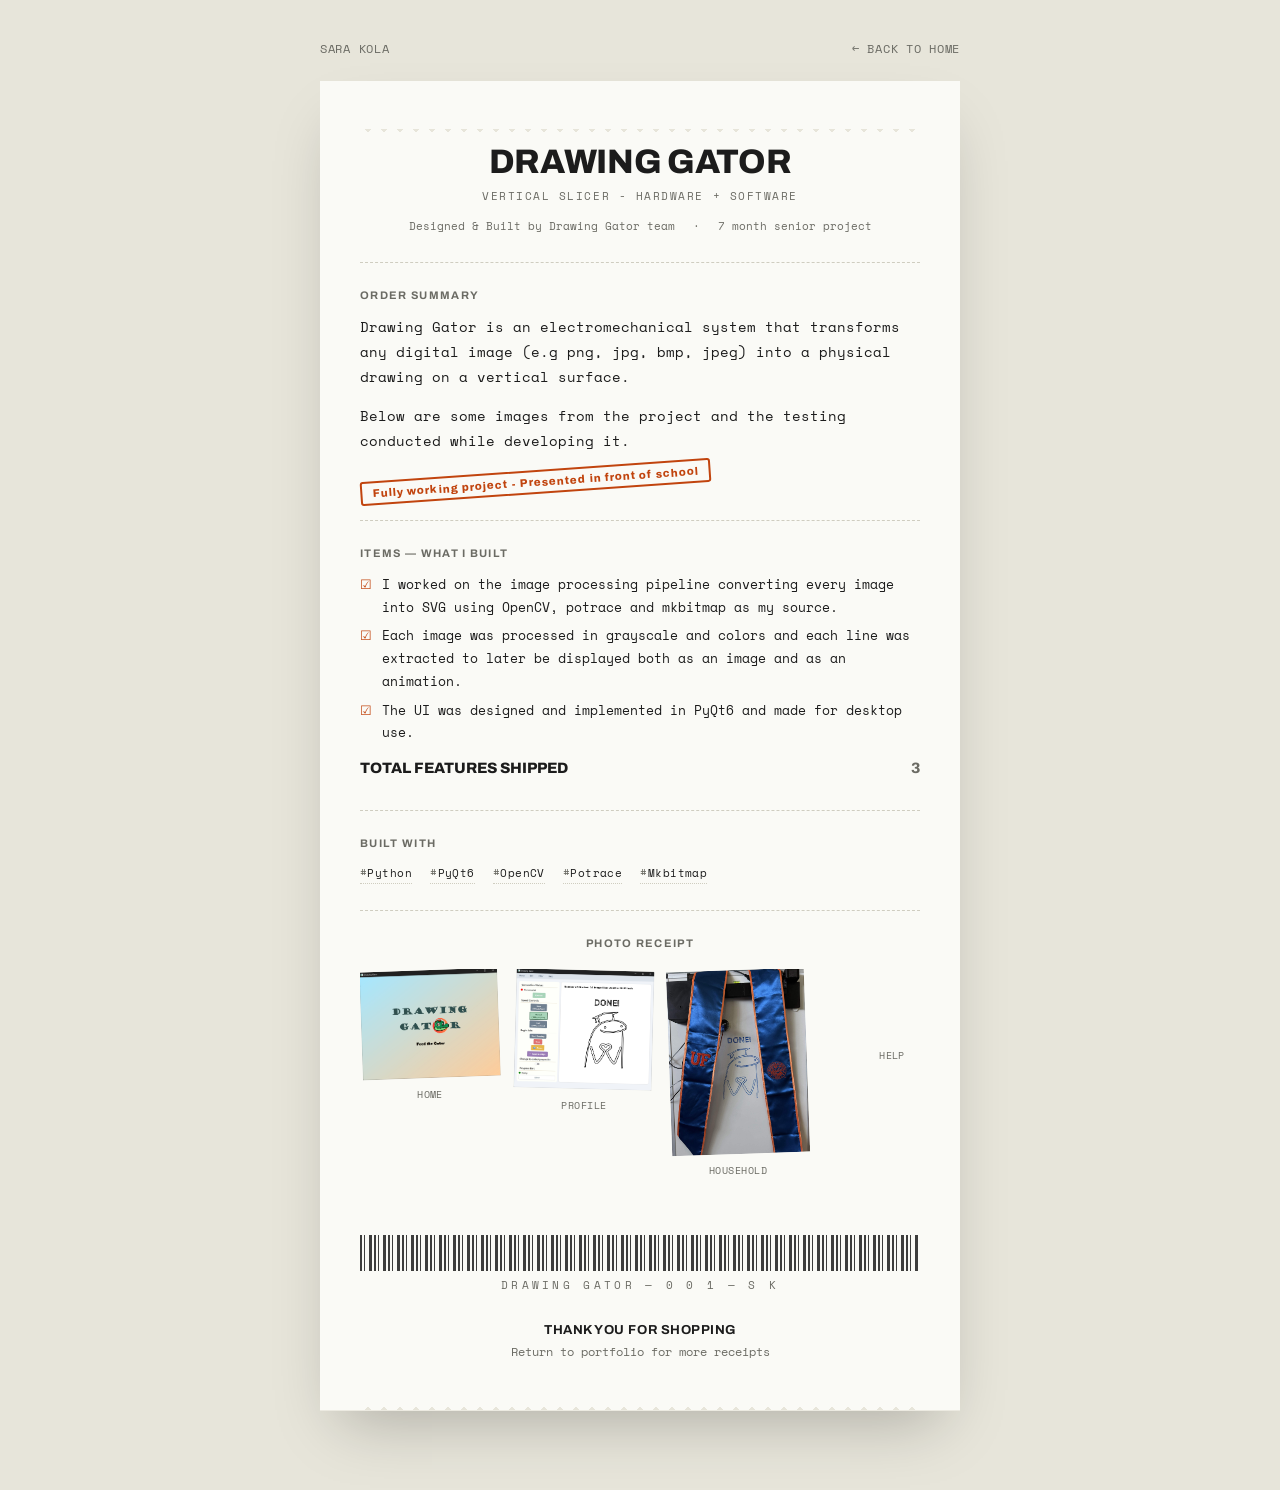
==== commit df6390ef: "new view" ====
--- a/project1.html
+++ b/project1.html
@@ -1,321 +1,389 @@
 <!DOCTYPE html>
 <html lang="en">
-    <head>
-        <meta charset="UTF-8">
-        <meta name="viewport" content="width=device-width, initial-scale=1.0">
-        <link rel="preconnect" href="https://fonts.googleapis.com">
-        <link rel="preconnect" href="https://fonts.gstatic.com" crossorigin>
-        <link href="https://fonts.googleapis.com/css2?family=DM+Sans:ital,wght@0,400;0,500;1,400;1,500&family=DM+Serif+Display:ital@0;1&display=swap" rel="stylesheet">
-
-        <style>
-            *, *::before, *::after { box-sizing: border-box; margin: 0; padding: 0; }
-
-            body {
-                background-color:  #f7f7f0;
-                font-family: 'DM Sans', sans-serif;
-            }
-
-            section:first-of-type {
-                margin-top: 0;
-                display: flex;
-                flex-direction: column;
-                justify-content: flex-start;
-            }
-
-            .page-content {
-                max-width: 900px;
-                margin: 0 auto;
-                padding: 0 40px;
-            }
-
-            .body-name {
-                font-family: 'DM Serif Display', serif;
-                font-size: clamp(42px, 7vw, 72px);
-                line-height: 1.05;
-                letter-spacing: -0.03em;
-                font-weight: normal;  
-            }
-
-            .title-name {
-                font-family: 'DM Sans', sans-serif;
-                font-style: italic;
-                font-size: 15px;
-                font-weight: 500;
-                color: rgb(128, 128, 128);
-                margin-top: 0px;
-                margin-left: 0px;
-            }
-
-            .sec-part {
-               color: #2A5C45;
-               font-style: italic;
-            }
-
-            html {scroll-behavior: smooth;}
-
-             nav {
-                position: fixed;
-                top: 0; left: 0; right: 0;
-                background-color: #f7f7f0;
-                border-bottom: 1px solid #d3d3ca;
-                display: flex;
-                align-items: center;
-                gap: 20px;
-                height: 64px;
-                padding: 0 40px;
-                z-index: 100;
-            }
-
-            .nav-title {
-                font-family: 'DM Serif Display', serif;
-                font-size: 22px;
-                font-weight: normal;
-                color: #1A1814;
-            }
-
-            .nav-back {
-                font-family: 'DM Sans', sans-serif;
-                font-size: 14px;
-                color: #888;
-                text-decoration: none;
-                letter-spacing: 0.3px;
-                transition: color 0.2s;
-            }
-            .nav-back:hover { color: #2A5C45; }
-
-            /*Add images for projects*/
-            .project-image {
-                width: 100%;
-                height: 300px;
-                margin-top: 20px;
-                border-color: #d3d3ca;
-                border-radius: 2px;
-                overflow: hidden;
-            }
-
-            .project-image img,  .project-image video {
-                max-width: 100%;
-                max-height: 100%;
-                object-fit: cover;
-            }
-
-            .image-grid {
-                display: grid;
-                grid-template-columns: calc(33% - 14px) calc(33% - 14px) calc(34% - 14px);
-                gap: 20px;
-                margin: 0 auto 40px;
-                max-width: 900px;
-            }
-
-            .separation {
-                display: grid;
-                border-top: 1px solid #d3d3ca;
-                margin: 0 auto;
-                width: calc(100% - 80px);
-                max-width: 900px;
-            }
-
-            #about-project {
-                margin-top: 55px;
-                margin-bottom: 55px;
-            }
-
-            .skills-label {
-                font-size: 13px;
-                color: #888;
-                letter-spacing: 0.4px;
-                margin-bottom: 12px;
-            }
-
-            .skills-grid {
-                display: flex;
-                flex-wrap: wrap;
-                gap: 8px;
-            }
-
-            .skill-tag {
-                font-size: 12px;
-                background-color: #EBF2EE;
-                color: #2A5C45;
-                padding: 5px 14px;
-                border-radius: 2px;
-                font-weight: 500;
-                letter-spacing: 0.2px;
-            }
-
-            .project-title {
-                font-family: 'DM Serif Display', serif;
-                font-size: 20px;
-                color: #1A1814;
-                line-height: 1.05;
-                letter-spacing: -0.03em;
-                font-weight: bold;
-            }
-
-            .label-section {
-                font-family: 'DM Sans', sans-serif;
-                font-size: 15px;
-                color: rgb(128, 128, 128);
-                text-decoration: none;
-                letter-spacing: 0.5px;
-                margin: 0;
-                margin-top: 0px;
-            }
-
-            .title-section {
-                font-family: 'DM Serif Display', serif;
-                font-size: 35px;
-                color: #1A1814;
-                line-height: 1.05;
-                letter-spacing: -0.03em;
-                font-weight: bold;
-                margin: 0;
-                margin-top: 0px;
-            }
-
-            .section-text {
-                font-family: 'DM Sans', sans-serif;
-                font-style: italic;
-                font-size: 15px;
-                font-weight: 500;
-                color: rgb(128, 128, 128);
-                margin-top: 0px;
-            }
-
-            .about-grid {
-                display: grid;
-                grid-template-columns: 1fr 1fr;
-                gap: 40px;
-                margin-bottom: 40px;
-            }
-
-            .about-col p {
-                font-size: 14px;
-                font-style: italic;
-                color: #666;
-                line-height: 1.75;
-                margin-bottom: 14px;
-            }
-            .about-col p:last-child { margin-bottom: 0; }
-
-            .separation {
-                display: grid;
-                border-top: 1px solid #d3d3ca;
-                margin: 0 auto;
-                width: calc(100% - 80px);
-                max-width: 900px;
-            }
-
-            .image-grid {
-                display: grid;
-                grid-template-columns: calc(33% - 14px) calc(33% - 14px) calc(34% - 14px);
-                gap: 20px;
-                margin: 0 auto 40px;
-                max-width: 900px;
-            }
-
-            .about-section {
-                padding: 60px 0;
-            }
-
-            .label {
-                font-size: 13px;
-                color: #888;
-                letter-spacing: 0.6px;
-                text-transform: uppercase;
-                margin-bottom: 10px;
-            }
-
-            .section-title {
-                font-family: 'DM Serif Display', serif;
-                font-size: clamp(24px, 4vw, 38px);
-                line-height: 1.1;
-                letter-spacing: -0.02em;
-                font-weight: normal;
-                margin-bottom: 36px;
-            }
-
-            .divider {
-                border: none;
-                border-top: 1px solid #d3d3ca;
-            }
-
-            .hero {
-                padding-top: 130px;
-                padding-bottom: 60px;
-            }
-
-        </style>
-    </head>
-    <body>
-        <header>
-            <nav>
-                <h1 class="nav-title">Sara Kola</h1>
-                <a href="index.html" class="nav-back">← Back to Home</a>
-            </nav>
-        </header>
-
-        <main class="page-content">
-            <section class="hero">
-            <h1 class="body-name">Project<br><em class="sec-part">Drawing Gator</em></h1>
-            <p class="title-name">Vertical slicer</p>
-        </section>
-
-        <hr class="divider">
-
-        <section class="about-section">
-            <p class="label">About the project</p>
-            <h2 class="section-title">Drawing Gator</h2>
-
-            <div class="about-grid">
-                <div class="about-col">
-                    <p>Senior Project</p>
-                    <p>Drawing Gator is an electromechanical system that transforms any digital image (e.g png, jpg, bmp, jpeg) into a physical drawing on a vertical surface.</p>
-                    <p>Below are some images from the project and the testing conducted while developing it.</p>
-                </div>
-                <div class="about-col">
-                    <p>Worked on</p>
-                    <p>● I worked on the image processing pipeline converting every image into SVG using OpenCV, potrace and mkbitmap as my source.</p>
-                    <p>● Each image was processed in grayscale and colors and each line was extracted to later be displayed both as an image and as an animation.</p>
-                </div>
-            </div>
-
-            <p class="skills-label">Built with</p>
-            <div class="skills-grid">
-                <span class="skill-tag">Python</span>
-                <span class="skill-tag">PyQt6</span>
-                <span class="skill-tag">OpenCV</span>
-                <span class="skill-tag">Potrace</span>
-                <span class="skill-tag">mkbitmap</span>
-            </div>
-        </section>
-
-        <hr class="separation">
-
-        <section>
-            <div class="image-grid">
-                <div class="project-image">
-                    <img src="images/screenshot1.jpg" alt="Drawing Gator">
-                </div>
-
-                <div class="project-image">
-                    <img src="images/screenshot2.jpg" alt="Drawing Gator">
-                </div>
-
-                <div class="project-image">
-                    <img src="images/IMG_6200.jpg" alt="Drawing Gator">
-                </div>
-
-                <div class="project-image">
-                    <video autoplay loop muted playsinline>
-                        <source src="images/cool_guy.mp4" alt="Drawing Gator">
-                    </video>
-                </div>
-
-            </div>
-
-        </section>
-    </main>
-
-    </body>
+<head>
+<meta charset="UTF-8">
+<meta name="viewport" content="width=device-width, initial-scale=1.0">
+<title>Drawing Gator – Sara Kola</title>
+<link rel="preconnect" href="https://fonts.googleapis.com">
+<link rel="preconnect" href="https://fonts.gstatic.com" crossorigin>
+<link href="https://fonts.googleapis.com/css2?family=Space+Mono:ital,wght@0,400;0,700;1,400&family=Archivo:wght@500;700;800&display=swap" rel="stylesheet">
+<style>
+  :root{
+    --paper: #FAFAF6;
+    --paper-shadow: #ECEAE1;
+    --ink: #1C1C1C;
+    --ink-faded: #6b6b64;
+    --stamp: #C1440E;
+    --line: #cfcdc0;
+  }
+  *,*::before,*::after{box-sizing:border-box;margin:0;padding:0;}
+  html{scroll-behavior:smooth;}
+  body{
+    background:#e7e5da;
+    color:var(--ink);
+    font-family:'Space Mono', monospace;
+    padding:40px 16px 80px;
+  }
+
+  nav{
+    max-width:640px;
+    margin:0 auto 24px;
+    display:flex;
+    justify-content:space-between;
+    align-items:center;
+    font-size:12px;
+    letter-spacing:0.06em;
+    text-transform:uppercase;
+    color:var(--ink-faded);
+  }
+  nav a{color:var(--ink-faded); text-decoration:none;}
+  nav a:hover{color:var(--stamp);}
+
+  .receipt{
+    max-width:640px;
+    margin:0 auto;
+    background:var(--paper);
+    box-shadow: 0 1px 0 var(--paper-shadow), 0 30px 60px -20px rgba(0,0,0,0.25);
+    position:relative;
+    padding:48px 40px 0;
+  }
+  /* torn edge top and bottom */
+  .tear{
+    height:14px;
+    width:100%;
+    background:
+      linear-gradient(135deg, transparent 8px, var(--paper) 8px) 0 0,
+      linear-gradient(-135deg, transparent 8px, var(--paper) 8px) 0 0;
+    background-size: 16px 16px;
+    background-repeat:repeat-x;
+  }
+  .tear-top{background-color:#e7e5da;}
+  .tear-bottom{transform:scaleY(-1); background-color:#e7e5da;}
+
+  .store-head{
+    text-align:center;
+    margin-bottom:28px;
+  }
+  .store-head .brand{
+    font-family:'Archivo', sans-serif;
+    font-weight:800;
+    font-size:34px;
+    letter-spacing:-0.01em;
+  }
+  .store-head .tagline{
+    font-size:11px;
+    letter-spacing:0.14em;
+    text-transform:uppercase;
+    color:var(--ink-faded);
+    margin-top:8px;
+  }
+  .store-head .meta{
+    font-size:11px;
+    color:var(--ink-faded);
+    margin-top:14px;
+    display:flex;
+    justify-content:center;
+    gap:18px;
+  }
+
+  .dashed{
+    border:none;
+    border-top:1.5px dashed var(--line);
+    margin:26px 0;
+  }
+
+  .stamp{
+    display:inline-block;
+    font-family:'Archivo', sans-serif;
+    font-weight:800;
+    font-size:11px;
+    letter-spacing:0.1em;
+    color:var(--stamp);
+    border:2px solid var(--stamp);
+    padding:4px 10px;
+    transform:rotate(-4deg);
+    border-radius:3px;
+  }
+
+  .line-item{
+    display:flex;
+    justify-content:space-between;
+    gap:16px;
+    font-size:13px;
+    line-height:1.7;
+    padding:2px 0;
+  }
+  .line-item .desc{color:var(--ink);}
+  .line-item .qty{color:var(--ink-faded); white-space:nowrap;}
+
+  .section-eyebrow{
+    font-family:'Archivo', sans-serif;
+    font-weight:700;
+    font-size:11px;
+    letter-spacing:0.12em;
+    text-transform:uppercase;
+    color:var(--ink-faded);
+    margin-bottom:14px;
+  }
+
+  .about-copy{
+    font-size:13.5px;
+    line-height:1.85;
+    color:var(--ink);
+    margin-bottom:14px;
+  }
+  .about-copy:last-child{margin-bottom:0;}
+
+  .worked-list{list-style:none;}
+  .worked-list li{
+    display:flex;
+    gap:10px;
+    font-size:13px;
+    line-height:1.75;
+    margin-bottom:6px;
+    align-items:flex-start;
+  }
+  .worked-list li::before{
+    content:"☑";
+    color:var(--stamp);
+    font-size:13px;
+    line-height:1.75;
+    flex-shrink:0;
+  }
+
+  .sku-row{
+    display:flex;
+    flex-wrap:wrap;
+    gap:8px 18px;
+    margin-top:16px;
+  }
+  .sku{
+    font-size:11px;
+    letter-spacing:0.04em;
+    color:var(--ink);
+    border-bottom:1px dotted var(--line);
+    padding-bottom:2px;
+  }
+  .sku::before{content:"#"; color:var(--ink-faded);}
+
+  .totals{
+    margin-top:10px;
+  }
+  .totals .line-item.grand{
+    font-family:'Archivo', sans-serif;
+    font-weight:800;
+    font-size:15px;
+    margin-top:6px;
+  }
+
+  .gallery-title{
+    text-align:center;
+    margin-bottom:20px;
+  }
+
+  .strip{
+    display:flex;
+    gap:14px;
+    overflow-x:auto;
+    padding-bottom:28px;
+    scrollbar-width:thin;
+  }
+  .strip::-webkit-scrollbar{height:6px;}
+  .strip::-webkit-scrollbar-thumb{background:var(--line); border-radius:3px;}
+
+  .stub{
+    flex:0 0 auto;
+    width:140px;
+  }
+  .stub .frame{
+    width:100%;
+    background:transparent;
+    border:1px solid transparent;
+    border-radius:0;
+    overflow:hidden;
+    position:relative;
+    transform:rotate(var(--r,0deg));
+    transition: transform .2s ease;
+  }
+  .stub:nth-child(odd) .frame{--r:-2deg;}
+  .stub:nth-child(even) .frame{--r:1.5deg;}
+  .stub .frame:hover{transform:rotate(0deg) scale(1.03);}
+  .stub .frame img,
+  .stub .frame video{
+    width:100%;
+    height:auto;
+    object-fit:cover;
+    object-position:center center;
+    display:block;
+  }
+  .stub .placeholder{
+    width:100%;height:100%;
+    display:flex; flex-direction:column;
+    align-items:center; justify-content:center; gap:8px;
+    color:var(--ink-faded);
+  }
+  .stub .placeholder svg{width:26px; height:20px; opacity:.35;}
+  .stub .caption{
+    text-align:center;
+    font-size:9.5px;
+    letter-spacing:0.05em;
+    text-transform:uppercase;
+    color:var(--ink-faded);
+    margin-top:8px;
+  }
+
+  .barcode{
+    height:36px;
+    margin:30px 0 6px;
+    background: repeating-linear-gradient(
+      90deg,
+      var(--ink) 0px, var(--ink) 2px,
+      transparent 2px, transparent 4px,
+      var(--ink) 4px, var(--ink) 5px,
+      transparent 5px, transparent 9px,
+      var(--ink) 9px, var(--ink) 12px,
+      transparent 12px, transparent 14px
+    );
+    opacity:0.85;
+  }
+  .barcode-num{
+    text-align:center;
+    font-size:11px;
+    letter-spacing:0.3em;
+    color:var(--ink-faded);
+    margin-bottom:30px;
+  }
+
+  .thanks{
+    text-align:center;
+    font-size:12px;
+    color:var(--ink-faded);
+    padding-bottom:36px;
+  }
+  .thanks .big{
+    font-family:'Archivo', sans-serif;
+    font-weight:700;
+    font-size:13px;
+    color:var(--ink);
+    display:block;
+    margin-bottom:6px;
+    letter-spacing:0.04em;
+  }
+
+  @media (max-width:700px){
+    .receipt{padding:36px 20px 0;}
+  }
+</style>
+</head>
+<body>
+
+<nav>
+  <span>Sara Kola</span>
+  <a href="index.html">← Back to Home</a>
+</nav>
+
+<div class="receipt">
+  <div class="tear tear-top"></div>
+
+  <div class="store-head">
+    <div class="brand">DRAWING GATOR</div>
+    <div class="tagline">Vertical Slicer - Hardware + Software</div>
+    <div class="meta">
+      <span>Designed &amp; Built by Drawing Gator team</span>
+      <span>·</span>
+      <span>7 month senior project</span>
+    </div>
+  </div>
+
+  <hr class="dashed">
+
+  <div class="section-eyebrow">Order Summary</div>
+  <p class="about-copy">Drawing Gator is an electromechanical system that transforms any digital image (e.g png, jpg, bmp, jpeg) into a physical drawing on a vertical surface.</p>
+  <p class="about-copy">Below are some images from the project and the testing conducted while developing it.</p>
+  <span class="stamp">Fully working project - Presented in front of school</span>
+
+  <hr class="dashed">
+
+  <div class="section-eyebrow">Items — What I Built</div>
+  <ul class="worked-list">
+    <li>I worked on the image processing pipeline converting every image into SVG using OpenCV, potrace and mkbitmap as my source.</li>
+    <li>Each image was processed in grayscale and colors and each line was extracted to later be displayed both as an image and as an animation.</li>
+    <li>The UI was designed and implemented in PyQt6 and made for desktop use.</li>
+  </ul>
+
+  <div class="totals">
+    <div class="line-item grand">
+      <span class="desc">TOTAL FEATURES SHIPPED</span>
+      <span class="qty">3</span>
+    </div>
+  </div>
+
+  <hr class="dashed">
+
+  <div class="section-eyebrow">Built With</div>
+  <div class="sku-row">
+    <span class="sku">Python</span>
+    <span class="sku">PyQt6</span>
+    <span class="sku">OpenCV</span>
+    <span class="sku">Potrace</span>
+    <span class="sku">Mkbitmap</span>
+  </div>
+
+  <hr class="dashed">
+
+  <div class="gallery-title">
+    <div class="section-eyebrow" style="margin-bottom:4px;">Photo Receipt</div>
+  </div>
+
+  <div class="strip">
+    <div class="stub">
+      <div class="frame">
+        <img src="images/screenshot1.jpg" alt="Drawing Gator home dashboard" onerror="this.style.display='none'; this.nextElementSibling.style.display='flex'">
+        <div class="placeholder" style="display:none">
+          <svg viewBox="0 0 36 28" fill="none" xmlns="http://www.w3.org/2000/svg"><rect x="0.5" y="0.5" width="35" height="27" rx="1.5" stroke="currentColor"/><circle cx="10" cy="9" r="3" stroke="currentColor"/><path d="M0 19l9-7 7 6 5-4 15 10" stroke="currentColor" stroke-linejoin="round"/></svg>
+        </div>
+      </div>
+      <div class="caption">Home</div>
+    </div>
+    <div class="stub">
+      <div class="frame">
+        <img src="images/screenshot2.jpg" alt="Profile page" onerror="this.style.display='none'; this.nextElementSibling.style.display='flex'">
+        <div class="placeholder" style="display:none">
+          <svg viewBox="0 0 36 28" fill="none" xmlns="http://www.w3.org/2000/svg"><rect x="0.5" y="0.5" width="35" height="27" rx="1.5" stroke="currentColor"/><circle cx="10" cy="9" r="3" stroke="currentColor"/><path d="M0 19l9-7 7 6 5-4 15 10" stroke="currentColor" stroke-linejoin="round"/></svg>
+        </div>
+      </div>
+      <div class="caption">Profile</div>
+    </div>
+    <div class="stub">
+      <div class="frame">
+        <img src="images/IMG_6200.jpg" alt="Household management" onerror="this.style.display='none'; this.nextElementSibling.style.display='flex'">
+        <div class="placeholder" style="display:none">
+          <svg viewBox="0 0 36 28" fill="none" xmlns="http://www.w3.org/2000/svg"><rect x="0.5" y="0.5" width="35" height="27" rx="1.5" stroke="currentColor"/><circle cx="10" cy="9" r="3" stroke="currentColor"/><path d="M0 19l9-7 7 6 5-4 15 10" stroke="currentColor" stroke-linejoin="round"/></svg>
+        </div>
+      </div>
+      <div class="caption">Household</div>
+    </div>
+    <div class="stub">
+      <div class="frame">
+        <video autoplay loop muted playsinline>
+            <source src="images/cool_guy.mp4" alt="Drawing Gator">
+        </video>
+        </div>
+
+      <div class="caption">Help</div>
+    </div>
+  </div>
+
+  <div class="barcode"></div>
+  <div class="barcode-num">DRAWING GATOR — 0 0 1 — S K</div>
+
+  <div class="thanks">
+    <span class="big">THANK YOU FOR SHOPPING</span>
+    Return to portfolio for more receipts
+  </div>
+
+  <div class="tear tear-bottom"></div>
+</div>
+
+</body>
 </html>
